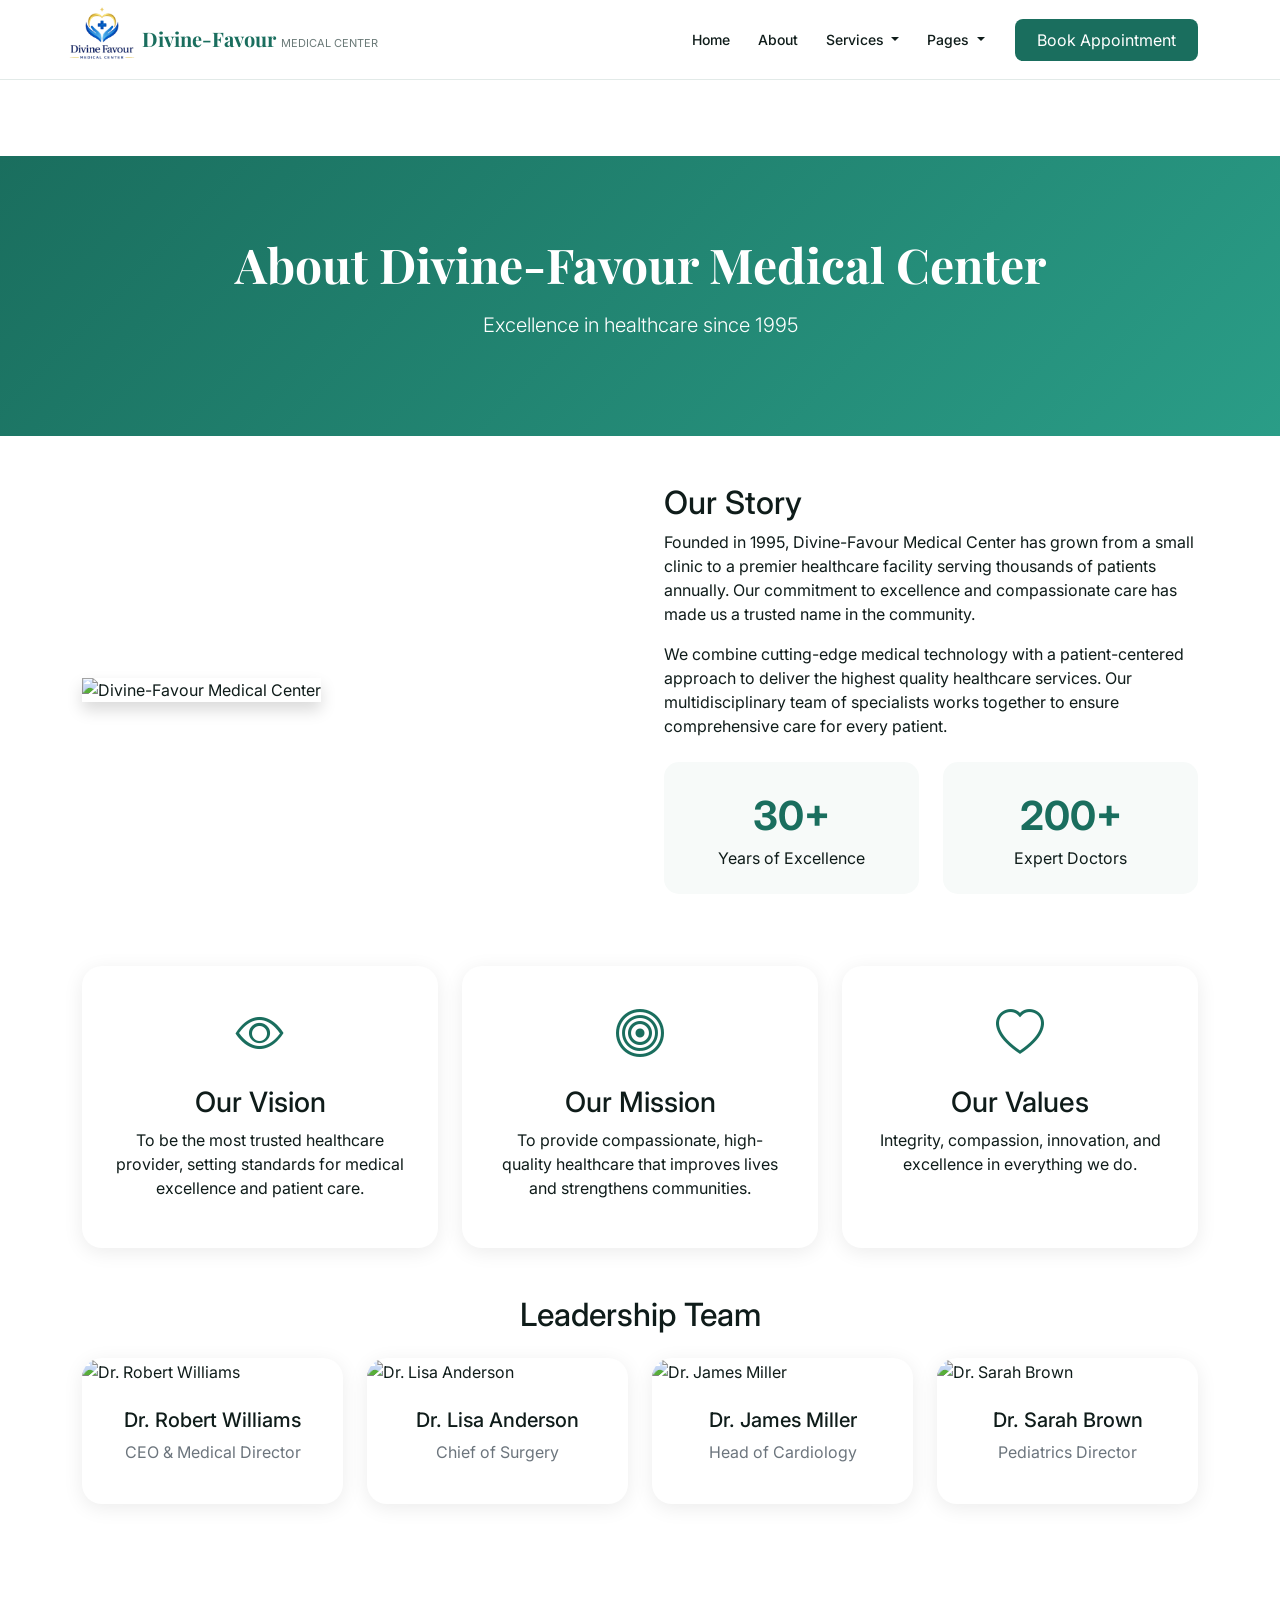
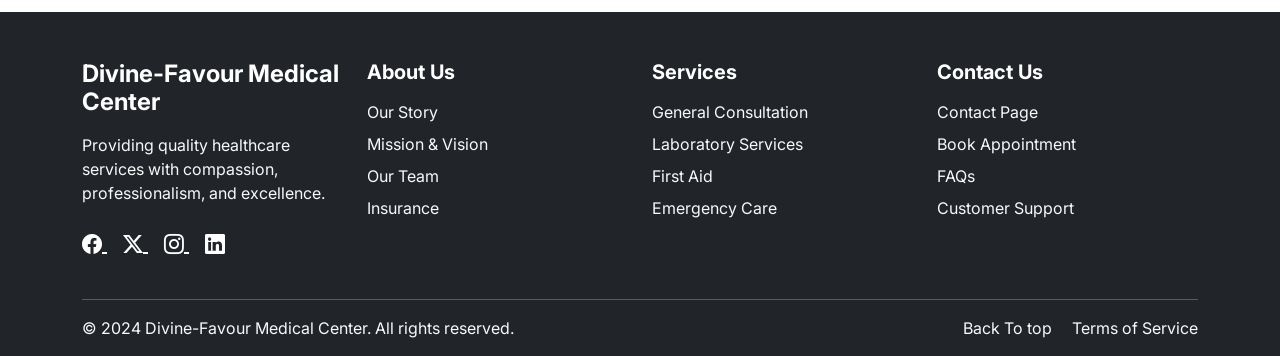
==== pages/about.html @ 2fc9507c "first commit" ====
<!doctype html>
<html lang="en">
  <head>
    <meta charset="UTF-8" />
    <meta name="viewport" content="width=device-width, initial-scale=1.0" />
    <title>Alogout Us - Divine-Favour Medical Center</title>
    <link rel="stylesheet" href="/css/bootstrap.min.css" />
    <link
      href="https://cdn.jsdelivr.net/npm/bootstrap-icons@1.11.3/font/bootstrap-icons.css"
      rel="stylesheet"
    />
    <link
      href="https://fonts.googleapis.com/css2?family=Inter:wght@300;400;500;600;700&family=Playfair+Display:wght@600;700&display=swap"
      rel="stylesheet"
    />

    <link rel="stylesheet" href="css2/about.css" />
  </head>
  <body>
    <!-- Main Navigation Bar -->
    <nav class="main-navbar navbar navbar-expand-lg">
      <div class="container">
       <!-- Brand / Logo -->
        <a class="navbar-brand" href="/index.html">
          <div class="brand-icon">
         <img src="/logo/ChatGPT Image May 13, 2026, 05_31_06 PM.png" width="130px">
          </div> <br>
          
          <div class="brand-text">
            <strong>Divine-Favour</strong>
            <span>Medical Center</span>
          </div>
        </a>

        <!-- Mobile Toggle Button -->
        <button
          class="navbar-toggler"
          type="button"
          data-bs-toggle="collapse"
          data-bs-target="#mainNavbar"
        >
          <span class="navbar-toggler-icon"></span>
        </button>

        <!-- Navigation Links -->
        <div class="collapse navbar-collapse" id="mainNavbar">
          <ul class="navbar-nav ms-auto mb-2 mb-lg-0 align-items-lg-center">
            <!-- Home Link -->
            <li class="nav-item">
              <a class="nav-link nav-link-custom active" href="/index.html"
                >Home</a
              >
            </li>

            <!-- About Link -->
            <li class="nav-item">
              <a class="nav-link nav-link-custom" href="/pages/about.html"
                >About</a
              >
            </li>

            <!-- Services Dropdown -->
            <li class="nav-item dropdown">
              <a
                class="nav-link nav-link-custom dropdown-toggle"
                href="#"
                data-bs-toggle="dropdown"
              >
                Services
              </a>
              <ul class="dropdown-menu dropdown-menu-custom">
                <li>
                  <a class="dropdown-item" href="/pages/medical-checkup.html"
                    ><i class="bi bi-heart-pulse"></i>Medical Checkup</a
                  >
                </li>
                <li>
                  <a class="dropdown-item" href="/pages/emergency-care.html"
                    ><i class="bi bi-truck-front"></i>Emergency Care</a
                  >
                </li>
                <li>
                  <a class="dropdown-item" href="/pages/insurance.html"
                    ><i class="bi bi-shield-check"></i>Insurance</a
                  >
                </li>
                <li>
                  <a class="dropdown-item" href="/pages/appointment.html"
                    ><i class="bi bi-calendar-check"></i>Appointment</a
                  >
                </li>
              </ul>
            </li>

            <!-- Pages Dropdown -->
            <li class="nav-item dropdown">
              <a
                class="nav-link nav-link-custom dropdown-toggle"
                href="#"
                data-bs-toggle="dropdown"
              >
                Pages
              </a>
              <ul class="dropdown-menu dropdown-menu-custom">
                <li>
                  <a class="dropdown-item" href="/pages/faqs.html"
                    ><i class="bi bi-question-circle"></i>FAQs</a
                  >
                </li>
                <li>
                  <a class="dropdown-item" href="/pages/doctors-staff.html"
                    ><i class="bi bi-people"></i>Doctors & Staff</a
                  >
                </li>
                <li>
                  <a class="dropdown-item" href="/pages/profile.html"
                    ><i class="bi bi-person-circle"></i>Profile</a
                  >
                </li>
                <li>
                  <a class="dropdown-item" href="/pages/first-aid.html"
                    ><i class="bi bi-newspaper"></i>First Aid</a
                  >
                </li>
                <li><hr class="dropdown-divider my-1" /></li>
                <li>
                  <a class="dropdown-item" href="/pages/contact.html"
                    ><i class="bi bi-envelope"></i>Contact</a
                  >
                </li>
              </ul>
            </li>
          </ul>

          <!-- Action Buttons -->
          <div class="d-flex gap-2 ms-lg-3 mt-3 mt-lg-0">
            <a href="/pages/appointment.html" class="nav-cta-signup"
              >Book Appointment</a
            >
          </div>
        </div>
      </div>
    </nav>

    <section class="page-header">
      <div class="container text-center">
        <h1 class="page-title">About Divine-Favour Medical Center</h1>
        <p class="lead">Excellence in healthcare since 1995</p>
      </div>
    </section>

    <section class="container py-5">
      <div class="row align-items-center g-5">
        <div class="col-lg-6">
          <img
            src="https://images.unsplash.com/photo-1519494026892-80bbd2d6fd0d?w=600&h=450&fit=crop"
            alt="Divine-Favour Medical Center"
            class="img-fluid rounded-4 shadow"
          />
        </div>
        <div class="col-lg-6">
          <h2>Our Story</h2>
          <p>
            Founded in 1995, Divine-Favour Medical Center has grown from a small
            clinic to a premier healthcare facility serving thousands of
            patients annually. Our commitment to excellence and compassionate
            care has made us a trusted name in the community.
          </p>
          <p>
            We combine cutting-edge medical technology with a patient-centered
            approach to deliver the highest quality healthcare services. Our
            multidisciplinary team of specialists works together to ensure
            comprehensive care for every patient.
          </p>
          <div class="row mt-4">
            <div class="col-6">
              <div class="milestone-item">
                <div class="milestone-number">30+</div>
                <div>Years of Excellence</div>
              </div>
            </div>
            <div class="col-6">
              <div class="milestone-item">
                <div class="milestone-number">200+</div>
                <div>Expert Doctors</div>
              </div>
            </div>
          </div>
        </div>
      </div>

      <div class="row mt-5 g-4">
        <div class="col-md-4">
          <div class="about-card text-center">
            <i
              class="bi bi-eye"
              style="font-size: 48px; color: var(--primary)"
            ></i>
            <h3 class="mt-3">Our Vision</h3>
            <p>
              To be the most trusted healthcare provider, setting standards for
              medical excellence and patient care.
            </p>
          </div>
        </div>
        <div class="col-md-4">
          <div class="about-card text-center">
            <i
              class="bi bi-bullseye"
              style="font-size: 48px; color: var(--primary)"
            ></i>
            <h3 class="mt-3">Our Mission</h3>
            <p>
              To provide compassionate, high-quality healthcare that improves
              lives and strengthens communities.
            </p>
          </div>
        </div>
        <div class="col-md-4">
          <div class="about-card text-center">
            <i
              class="bi bi-heart"
              style="font-size: 48px; color: var(--primary)"
            ></i>
            <h3 class="mt-3">Our Values</h3>
            <p>
              Integrity, compassion, innovation, and excellence in everything we
              do.
            </p>
          </div>
        </div>
      </div>

      <h2 class="text-center mt-5 mb-4">Leadership Team</h2>
      <div class="row g-4">
        <div class="col-md-3">
          <div class="team-card">
            <img
              src="https://randomuser.me/api/portraits/men/1.jpg"
              alt="Dr. Robert Williams"
              class="team-img"
            />
            <div class="team-info">
              <h5>Dr. Robert Williams</h5>
              <p class="text-muted">CEO & Medical Director</p>
            </div>
          </div>
        </div>
        <div class="col-md-3">
          <div class="team-card">
            <img
              src="https://randomuser.me/api/portraits/women/2.jpg"
              alt="Dr. Lisa Anderson"
              class="team-img"
            />
            <div class="team-info">
              <h5>Dr. Lisa Anderson</h5>
              <p class="text-muted">Chief of Surgery</p>
            </div>
          </div>
        </div>
        <div class="col-md-3">
          <div class="team-card">
            <img
              src="https://randomuser.me/api/portraits/men/3.jpg"
              alt="Dr. James Miller"
              class="team-img"
            />
            <div class="team-info">
              <h5>Dr. James Miller</h5>
              <p class="text-muted">Head of Cardiology</p>
            </div>
          </div>
        </div>
        <div class="col-md-3">
          <div class="team-card">
            <img
              src="https://randomuser.me/api/portraits/women/4.jpg"
              alt="Dr. Sarah Brown"
              class="team-img"
            />
            <div class="team-info">
              <h5>Dr. Sarah Brown</h5>
              <p class="text-muted">Pediatrics Director</p>
            </div>
          </div>
        </div>
      </div>
    </section>

    <footer class="footer bg-dark text-white pt-5 pb-3">
      <div class="container">
        <div class="row">
          <!-- Left Section -->
          <div class="col-lg-3 mb-4">
            <h4 class="fw-bold mb-3">Divine-Favour Medical Center</h4>

            <p class="text-light">
              Providing quality healthcare services with compassion,
              professionalism, and excellence.
            </p>

            <!-- Social Media Icons -->
            <div class="mt-4">
              <a
                href="https://facebook.com"
                target="_blank"
                class="text-white me-3 fs-5"
              >
                <i class="bi bi-facebook"></i>
              </a>

              <a
                href="https://twitter.com"
                target="_blank"
                class="text-white me-3 fs-5"
              >
                <i class="bi bi-twitter-x"></i>
              </a>

              <a
                href="https://instagram.com"
                target="_blank"
                class="text-white me-3 fs-5"
              >
                <i class="bi bi-instagram"></i>
              </a>

              <a
                href="https://linkedin.com"
                target="_blank"
                class="text-white fs-5"
              >
                <i class="bi bi-linkedin"></i>
              </a>
            </div>
          </div>

          <!-- About Us -->
          <div class="col-lg-3 col-md-4 mb-4">
            <h5 class="fw-bold mb-3">About Us</h5>

            <ul class="list-unstyled">
              <li class="mb-2">
                <a
                  href="/pages/about.html"
                  class="text-light text-decoration-none"
                >
                  Our Story
                </a>
              </li>

              <li class="mb-2">
                <a
                  href="/pages/emergency-care.html"
                  class="text-light text-decoration-none"
                >
                  Mission & Vision
                </a>
              </li>

              <li class="mb-2">
                <a
                  href="/pages/doctors-staff.html"
                  class="text-light text-decoration-none"
                >
                  Our Team
                </a>
              </li>

              <li>
                <a
                  href="/pages/insurance.html"
                  class="text-light text-decoration-none"
                >
                  Insurance
                </a>
              </li>
            </ul>
          </div>

          <!-- Services -->
          <div class="col-lg-3 col-md-4 mb-4">
            <h5 class="fw-bold mb-3">Services</h5>

            <ul class="list-unstyled">
              <li class="mb-2">
                <a
                  href="/pages/contact.html"
                  class="text-light text-decoration-none"
                >
                  General Consultation
                </a>
              </li>

              <li class="mb-2">
                <a href="/index.html" class="text-light text-decoration-none">
                  Laboratory Services
                </a>
              </li>

              <li class="mb-2">
                <a
                  href="pages/first-aid.html"
                  class="text-light text-decoration-none"
                >
                  First Aid
                </a>
              </li>

              <li>
                <a
                  href="/pages/emergency-care.html"
                  class="text-light text-decoration-none"
                >
                  Emergency Care
                </a>
              </li>
            </ul>
          </div>

          <!-- Contact Us -->
          <div class="col-lg-3 col-md-4 mb-4">
            <h5 class="fw-bold mb-3">Contact Us</h5>

            <ul class="list-unstyled">
              <li class="mb-2">
                <a href="contact.html" class="text-light text-decoration-none">
                  Contact Page
                </a>
              </li>

              <li class="mb-2">
                <a
                  href="pages/appointment.html"
                  class="text-light text-decoration-none"
                >
                  Book Appointment
                </a>
              </li>

              <li class="mb-2">
                <a
                  href="pages/faqs.html"
                  class="text-light text-decoration-none"
                >
                  FAQs
                </a>
              </li>

              <li>
                <a
                  href="pages/contact.html"
                  class="text-light text-decoration-none"
                >
                  Customer Support
                </a>
              </li>
            </ul>
          </div>
        </div>

        <!-- Bottom Footer -->
        <hr class="border-secondary" />

        <div class="row align-items-center">
          <div class="col-md-6">
            <p class="mb-0 text-light">
              © 2024 Divine-Favour Medical Center. All rights reserved.
            </p>
          </div>

          <div class="col-md-6 text-md-end mt-3 mt-md-0">
            <a
              href="/pages/about.html"
              class="text-light text-decoration-none me-3"
            >
              Back To top
            </a>

            <a href="#" class="text-light text-decoration-none">
              Terms of Service
            </a>
          </div>
        </div>
      </div>
    </footer>
    <script src="/js/bootstrap.js"></script>
  </body>
</html>
---- pages/css2/about.css ----
:root {
  --primary: #1a6e5e;
  --primary-light: #e8f5f2;
  --primary-mid: #2a9d87;
  --accent: #e8734a;
  --dark: #0f1c1a;
  --text-muted: #6b7a78;
  --border: #e2eae8;
  --white: #ffffff;
  --surface: #f7faf9;
}
* {
  margin: 0;
  padding: 0;
  box-sizing: border-box;
}
body {
  font-family: "Inter", sans-serif;
  color: var(--dark);
  background: var(--white);
}

.navbar-top-bar {
  background: var(--primary);
  padding: 8px 0;
  font-size: 13px;
  color: rgba(255, 255, 255, 0.85);
}
.navbar-top-bar a {
  color: rgba(255, 255, 255, 0.85);
  text-decoration: none;
}
.main-navbar {
  background: var(--white);
  height: 80px;
  border-bottom: 1px solid var(--border);
  position: sticky;
  top: 0;
  z-index: 1000;
}
.navbar-brand {
  display: flex;
  align-items: center;
  gap: 10px;
  text-decoration: none;
}
.brand-icon {
  width: 40px;
  height: 40px;
  background: var(--white);
  border-radius: 10px;
  display: flex;
  align-items: center;
  justify-content: center;
  color: #fff;
}
.brand-text strong {
  font-family: "Playfair Display", serif;
  font-size: 20px;
  color: var(--primary);
}
.brand-text span {
  font-size: 11px;
  color: var(--text-muted);
  text-transform: uppercase;
}
.nav-link-custom {
  font-size: 14px;
  font-weight: 500;
  color: var(--dark) !important;
  padding: 8px 14px !important;
  border-radius: 8px;
}
.nav-link-custom:hover {
  color: var(--primary) !important;
  background: var(--primary-light);
}
.dropdown-menu-custom {
  border: 1px solid var(--border);
  border-radius: 12px;
  box-shadow: 0 12px 32px rgba(15, 28, 26, 0.1);
  padding: 8px;
}
.dropdown-item {
  font-size: 13.5px;
  border-radius: 8px;
  padding: 9px 14px;
}
.dropdown-item:hover {
  background: var(--primary-light);
  color: var(--primary);
}
.nav-cta-login {
  color: var(--primary) !important;
  border: 1.5px solid var(--primary);
  border-radius: 8px;
  padding: 8px 20px !important;
  text-decoration: none;
}
.nav-cta-signup {
  background: var(--primary);
  color: #fff !important;
  border-radius: 8px;
  padding: 9px 22px !important;
  text-decoration: none;
}

.page-header {
  background: linear-gradient(
    135deg,
    var(--primary) 0%,
    var(--primary-mid) 100%
  );
  color: white;
  padding: 80px 0;
  margin-top: 76px;
}
.page-title {
  font-size: 3rem;
  font-weight: 700;
  margin-bottom: 1rem;
  font-family: "Playfair Display", serif;
}
.about-card {
  background: white;
  border-radius: 20px;
  padding: 2rem;
  box-shadow: 0 4px 20px rgba(0, 0, 0, 0.08);
  height: 100%;
  transition: transform 0.3s ease;
}
.about-card:hover {
  transform: translateY(-5px);
}
.milestone-item {
  text-align: center;
  padding: 1.5rem;
  background: var(--surface);
  border-radius: 15px;
}
.milestone-number {
  font-size: 2.5rem;
  font-weight: 700;
  color: var(--primary);
}
.team-card {
  background: white;
  border-radius: 20px;
  overflow: hidden;
  box-shadow: 0 4px 20px rgba(0, 0, 0, 0.08);
  transition: transform 0.3s ease;
}
.team-card:hover {
  transform: translateY(-5px);
}
.team-img {
  width: 100%;
  height: 280px;
  object-fit: cover;
}
.team-info {
  padding: 1.5rem;
  text-align: center;
}
.footer {
  background: var(--dark);
  color: var(--text-muted);
  padding: 60px 0 30px;
  margin-top: 60px;
}
@media (max-width: 768px) {
  .page-title {
    font-size: 2rem;
  }
}
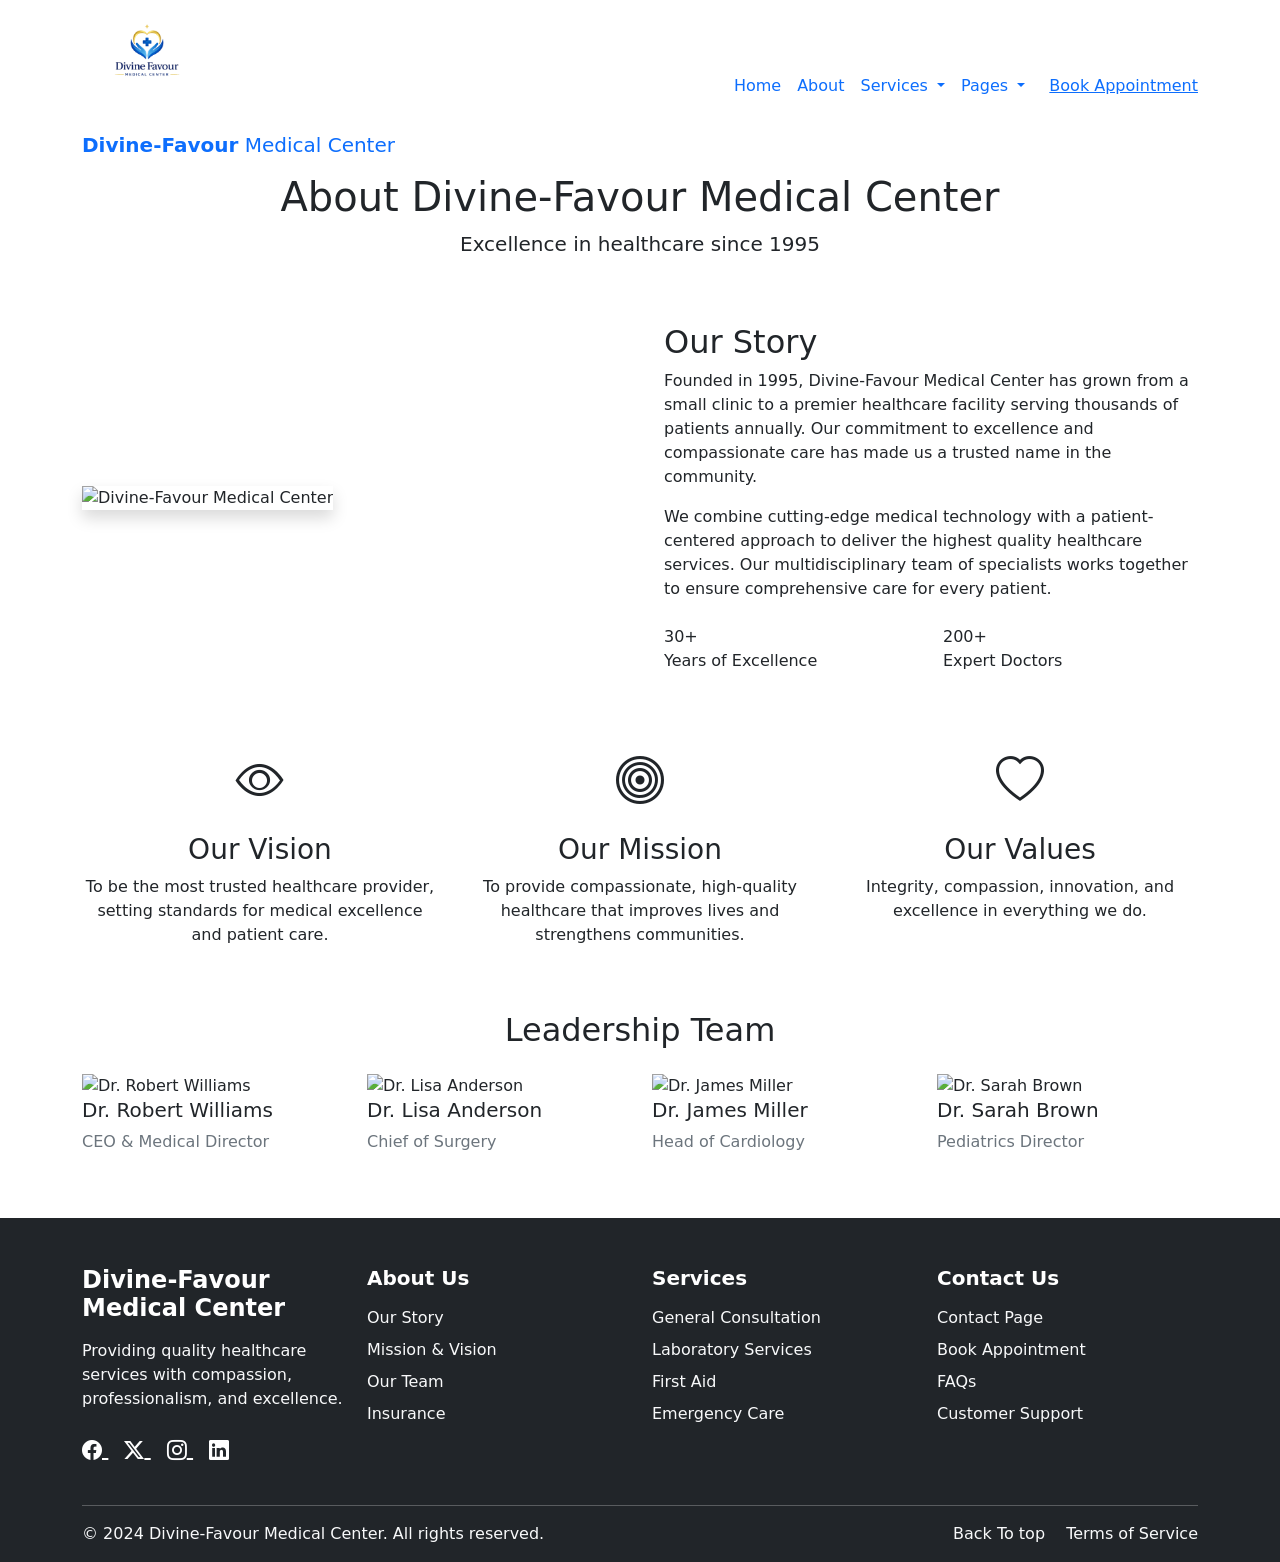
==== commit c011fac8: "Project 2" ====
--- a/pages/about.html
+++ b/pages/about.html
@@ -4,7 +4,7 @@
     <meta charset="UTF-8" />
     <meta name="viewport" content="width=device-width, initial-scale=1.0" />
     <title>Alogout Us - Divine-Favour Medical Center</title>
-    <link rel="stylesheet" href="/css/bootstrap.min.css" />
+    <link rel="stylesheet" href="../css/bootstrap.min.css" />
     <link
       href="https://cdn.jsdelivr.net/npm/bootstrap-icons@1.11.3/font/bootstrap-icons.css"
       rel="stylesheet"
@@ -14,18 +14,22 @@
       rel="stylesheet"
     />
 
-    <link rel="stylesheet" href="css2/about.css" />
+    <link rel="stylesheet" href="../css2/about.css" />
   </head>
   <body>
     <!-- Main Navigation Bar -->
     <nav class="main-navbar navbar navbar-expand-lg">
       <div class="container">
-       <!-- Brand / Logo -->
-        <a class="navbar-brand" href="/index.html">
+        <!-- Brand / Logo -->
+        <a class="navbar-brand" href="../index.html">
           <div class="brand-icon">
-         <img src="/logo/ChatGPT Image May 13, 2026, 05_31_06 PM.png" width="130px">
-          </div> <br>
-          
+            <img
+              src="../logo/ChatGPT Image May 13, 2026, 05_31_06 PM.png"
+              width="130px"
+            />
+          </div>
+          <br />
+
           <div class="brand-text">
             <strong>Divine-Favour</strong>
             <span>Medical Center</span>
@@ -54,7 +58,7 @@
 
             <!-- About Link -->
             <li class="nav-item">
-              <a class="nav-link nav-link-custom" href="/pages/about.html"
+              <a class="nav-link nav-link-custom" href="..../pages/about.html"
                 >About</a
               >
             </li>
@@ -70,22 +74,22 @@
               </a>
               <ul class="dropdown-menu dropdown-menu-custom">
                 <li>
-                  <a class="dropdown-item" href="/pages/medical-checkup.html"
+                  <a class="dropdown-item" href="../pages/medical-checkup.html"
                     ><i class="bi bi-heart-pulse"></i>Medical Checkup</a
                   >
                 </li>
                 <li>
-                  <a class="dropdown-item" href="/pages/emergency-care.html"
+                  <a class="dropdown-item" href="../pages/emergency-care.html"
                     ><i class="bi bi-truck-front"></i>Emergency Care</a
                   >
                 </li>
                 <li>
-                  <a class="dropdown-item" href="/pages/insurance.html"
+                  <a class="dropdown-item" href="../pages/insurance.html"
                     ><i class="bi bi-shield-check"></i>Insurance</a
                   >
                 </li>
                 <li>
-                  <a class="dropdown-item" href="/pages/appointment.html"
+                  <a class="dropdown-item" href="../pages/appointment.html"
                     ><i class="bi bi-calendar-check"></i>Appointment</a
                   >
                 </li>
@@ -103,28 +107,28 @@
               </a>
               <ul class="dropdown-menu dropdown-menu-custom">
                 <li>
-                  <a class="dropdown-item" href="/pages/faqs.html"
+                  <a class="dropdown-item" href="../pages/faqs.html"
                     ><i class="bi bi-question-circle"></i>FAQs</a
                   >
                 </li>
                 <li>
-                  <a class="dropdown-item" href="/pages/doctors-staff.html"
+                  <a class="dropdown-item" href="../pages/doctors-staff.html"
                     ><i class="bi bi-people"></i>Doctors & Staff</a
                   >
                 </li>
                 <li>
-                  <a class="dropdown-item" href="/pages/profile.html"
+                  <a class="dropdown-item" href="../pages/profile.html"
                     ><i class="bi bi-person-circle"></i>Profile</a
                   >
                 </li>
                 <li>
-                  <a class="dropdown-item" href="/pages/first-aid.html"
+                  <a class="dropdown-item" href="../pages/first-aid.html"
                     ><i class="bi bi-newspaper"></i>First Aid</a
                   >
                 </li>
                 <li><hr class="dropdown-divider my-1" /></li>
                 <li>
-                  <a class="dropdown-item" href="/pages/contact.html"
+                  <a class="dropdown-item" href="../pages/contact.html"
                     ><i class="bi bi-envelope"></i>Contact</a
                   >
                 </li>
@@ -134,7 +138,7 @@
 
           <!-- Action Buttons -->
           <div class="d-flex gap-2 ms-lg-3 mt-3 mt-lg-0">
-            <a href="/pages/appointment.html" class="nav-cta-signup"
+            <a href="../pages/appointment.html" class="nav-cta-signup"
               >Book Appointment</a
             >
           </div>
@@ -343,7 +347,7 @@
             <ul class="list-unstyled">
               <li class="mb-2">
                 <a
-                  href="/pages/about.html"
+                  href="../pages/about.html"
                   class="text-light text-decoration-none"
                 >
                   Our Story
@@ -352,7 +356,7 @@
 
               <li class="mb-2">
                 <a
-                  href="/pages/emergency-care.html"
+                  href="../pages/emergency-care.html"
                   class="text-light text-decoration-none"
                 >
                   Mission & Vision
@@ -361,7 +365,7 @@
 
               <li class="mb-2">
                 <a
-                  href="/pages/doctors-staff.html"
+                  href="../pages/doctors-staff.html"
                   class="text-light text-decoration-none"
                 >
                   Our Team
@@ -370,7 +374,7 @@
 
               <li>
                 <a
-                  href="/pages/insurance.html"
+                  href="../pages/insurance.html"
                   class="text-light text-decoration-none"
                 >
                   Insurance
@@ -386,7 +390,7 @@
             <ul class="list-unstyled">
               <li class="mb-2">
                 <a
-                  href="/pages/contact.html"
+                  href="../pages/contact.html"
                   class="text-light text-decoration-none"
                 >
                   General Consultation
@@ -410,7 +414,7 @@
 
               <li>
                 <a
-                  href="/pages/emergency-care.html"
+                  href="../pages/emergency-care.html"
                   class="text-light text-decoration-none"
                 >
                   Emergency Care
@@ -472,7 +476,7 @@
 
           <div class="col-md-6 text-md-end mt-3 mt-md-0">
             <a
-              href="/pages/about.html"
+              href="../pages/about.html"
               class="text-light text-decoration-none me-3"
             >
               Back To top
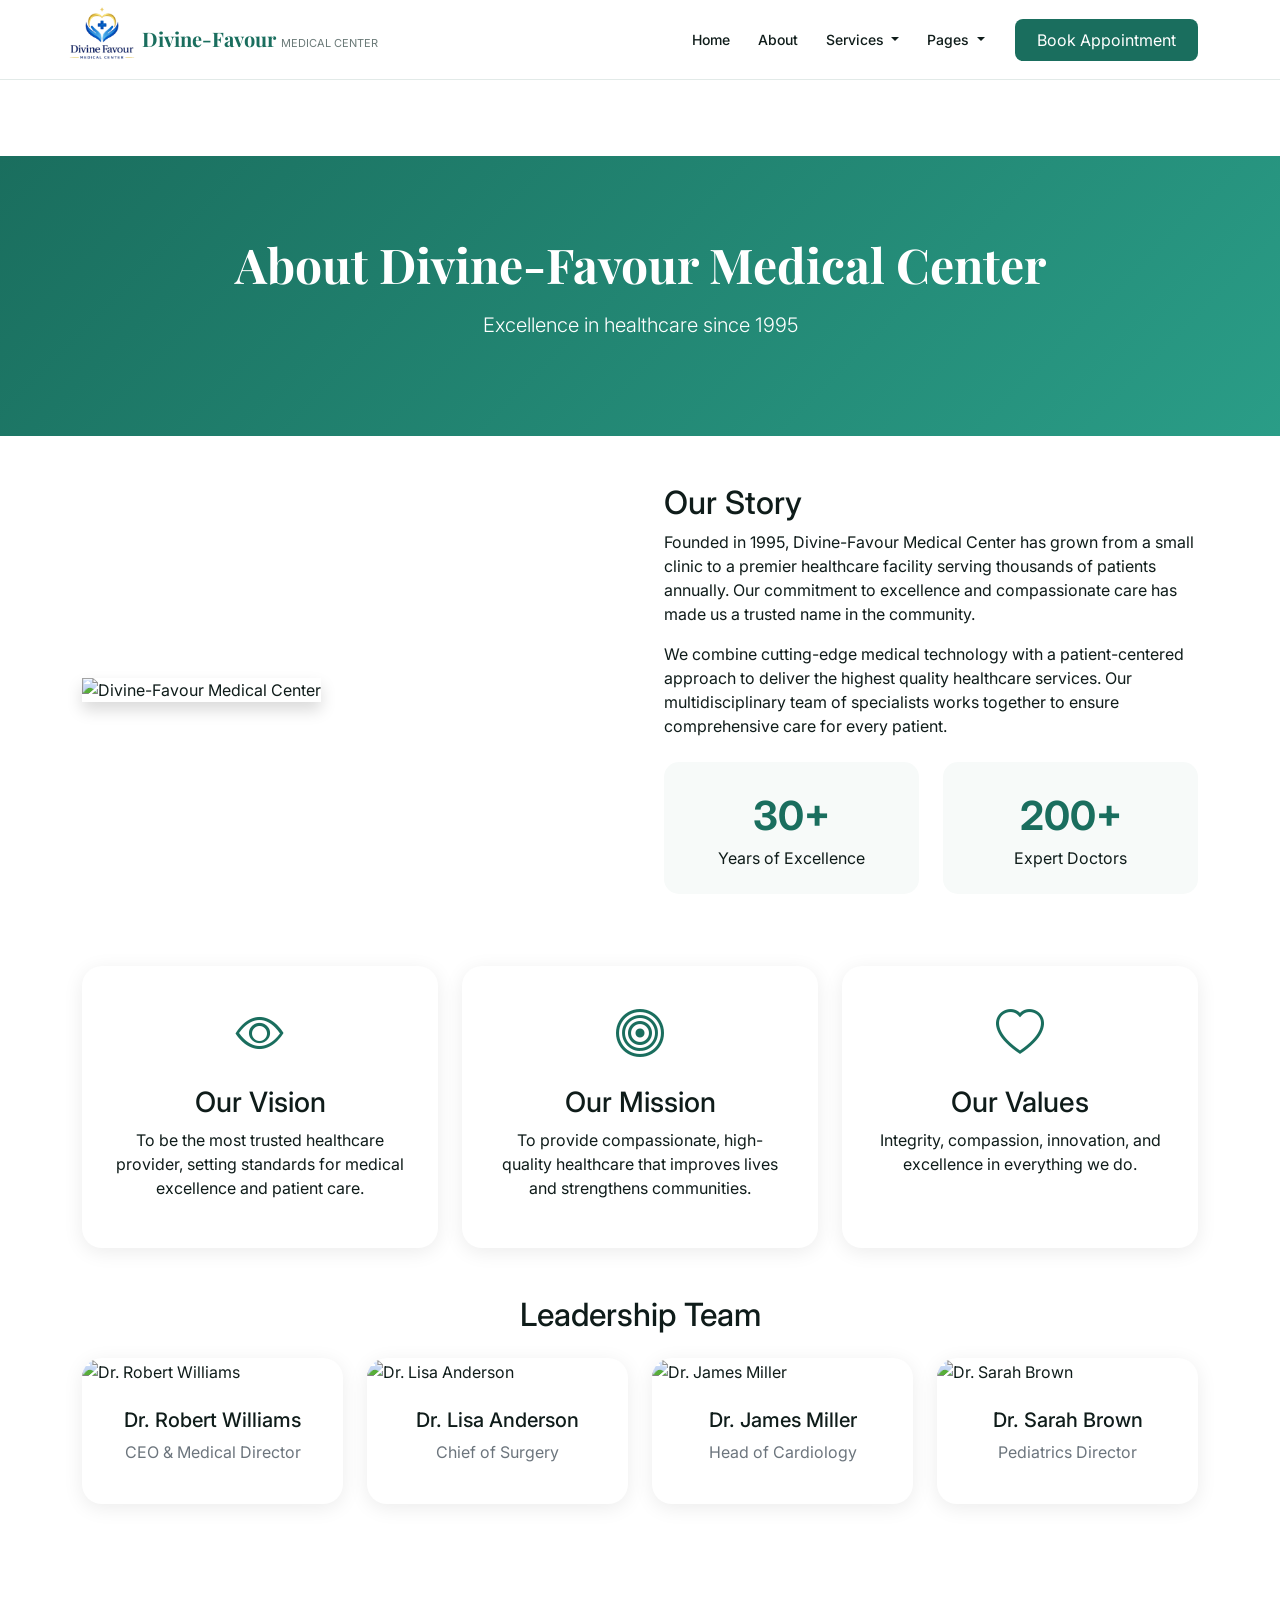
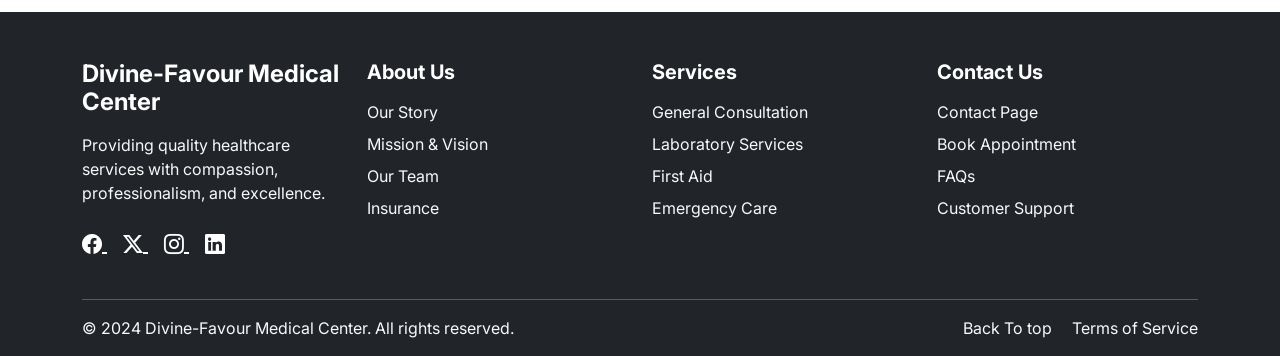
==== commit 492e69e9: "Project 3" ====
--- a/pages/about.html
+++ b/pages/about.html
@@ -14,7 +14,7 @@
       rel="stylesheet"
     />
 
-    <link rel="stylesheet" href="../css2/about.css" />
+    <link rel="stylesheet" href="../pages/css2/about.css" />
   </head>
   <body>
     <!-- Main Navigation Bar -->
--- a/pages/css2/about.css
+++ b/pages/css2/about.css
@@ -0,0 +1,175 @@
+:root {
+  --primary: #1a6e5e;
+  --primary-light: #e8f5f2;
+  --primary-mid: #2a9d87;
+  --accent: #e8734a;
+  --dark: #0f1c1a;
+  --text-muted: #6b7a78;
+  --border: #e2eae8;
+  --white: #ffffff;
+  --surface: #f7faf9;
+}
+* {
+  margin: 0;
+  padding: 0;
+  box-sizing: border-box;
+}
+body {
+  font-family: "Inter", sans-serif;
+  color: var(--dark);
+  background: var(--white);
+}
+
+.navbar-top-bar {
+  background: var(--primary);
+  padding: 8px 0;
+  font-size: 13px;
+  color: rgba(255, 255, 255, 0.85);
+}
+.navbar-top-bar a {
+  color: rgba(255, 255, 255, 0.85);
+  text-decoration: none;
+}
+.main-navbar {
+  background: var(--white);
+  height: 80px;
+  border-bottom: 1px solid var(--border);
+  position: sticky;
+  top: 0;
+  z-index: 1000;
+}
+.navbar-brand {
+  display: flex;
+  align-items: center;
+  gap: 10px;
+  text-decoration: none;
+}
+.brand-icon {
+  width: 40px;
+  height: 40px;
+  background: var(--white);
+  border-radius: 10px;
+  display: flex;
+  align-items: center;
+  justify-content: center;
+  color: #fff;
+}
+.brand-text strong {
+  font-family: "Playfair Display", serif;
+  font-size: 20px;
+  color: var(--primary);
+}
+.brand-text span {
+  font-size: 11px;
+  color: var(--text-muted);
+  text-transform: uppercase;
+}
+.nav-link-custom {
+  font-size: 14px;
+  font-weight: 500;
+  color: var(--dark) !important;
+  padding: 8px 14px !important;
+  border-radius: 8px;
+}
+.nav-link-custom:hover {
+  color: var(--primary) !important;
+  background: var(--primary-light);
+}
+.dropdown-menu-custom {
+  border: 1px solid var(--border);
+  border-radius: 12px;
+  box-shadow: 0 12px 32px rgba(15, 28, 26, 0.1);
+  padding: 8px;
+}
+.dropdown-item {
+  font-size: 13.5px;
+  border-radius: 8px;
+  padding: 9px 14px;
+}
+.dropdown-item:hover {
+  background: var(--primary-light);
+  color: var(--primary);
+}
+.nav-cta-login {
+  color: var(--primary) !important;
+  border: 1.5px solid var(--primary);
+  border-radius: 8px;
+  padding: 8px 20px !important;
+  text-decoration: none;
+}
+.nav-cta-signup {
+  background: var(--primary);
+  color: #fff !important;
+  border-radius: 8px;
+  padding: 9px 22px !important;
+  text-decoration: none;
+}
+
+.page-header {
+  background: linear-gradient(
+    135deg,
+    var(--primary) 0%,
+    var(--primary-mid) 100%
+  );
+  color: white;
+  padding: 80px 0;
+  margin-top: 76px;
+}
+.page-title {
+  font-size: 3rem;
+  font-weight: 700;
+  margin-bottom: 1rem;
+  font-family: "Playfair Display", serif;
+}
+.about-card {
+  background: white;
+  border-radius: 20px;
+  padding: 2rem;
+  box-shadow: 0 4px 20px rgba(0, 0, 0, 0.08);
+  height: 100%;
+  transition: transform 0.3s ease;
+}
+.about-card:hover {
+  transform: translateY(-5px);
+}
+.milestone-item {
+  text-align: center;
+  padding: 1.5rem;
+  background: var(--surface);
+  border-radius: 15px;
+}
+.milestone-number {
+  font-size: 2.5rem;
+  font-weight: 700;
+  color: var(--primary);
+}
+.team-card {
+  background: white;
+  border-radius: 20px;
+  overflow: hidden;
+  box-shadow: 0 4px 20px rgba(0, 0, 0, 0.08);
+  transition: transform 0.3s ease;
+}
+.team-card:hover {
+  transform: translateY(-5px);
+}
+.team-img {
+  width: 100%;
+  height: 280px;
+  object-fit: cover;
+}
+.team-info {
+  padding: 1.5rem;
+  text-align: center;
+}
+.footer {
+  background: var(--dark);
+  color: var(--text-muted);
+  padding: 60px 0 30px;
+  margin-top: 60px;
+}
+@media (max-width: 768px) {
+  .page-title {
+    font-size: 2rem;
+  }
+}
